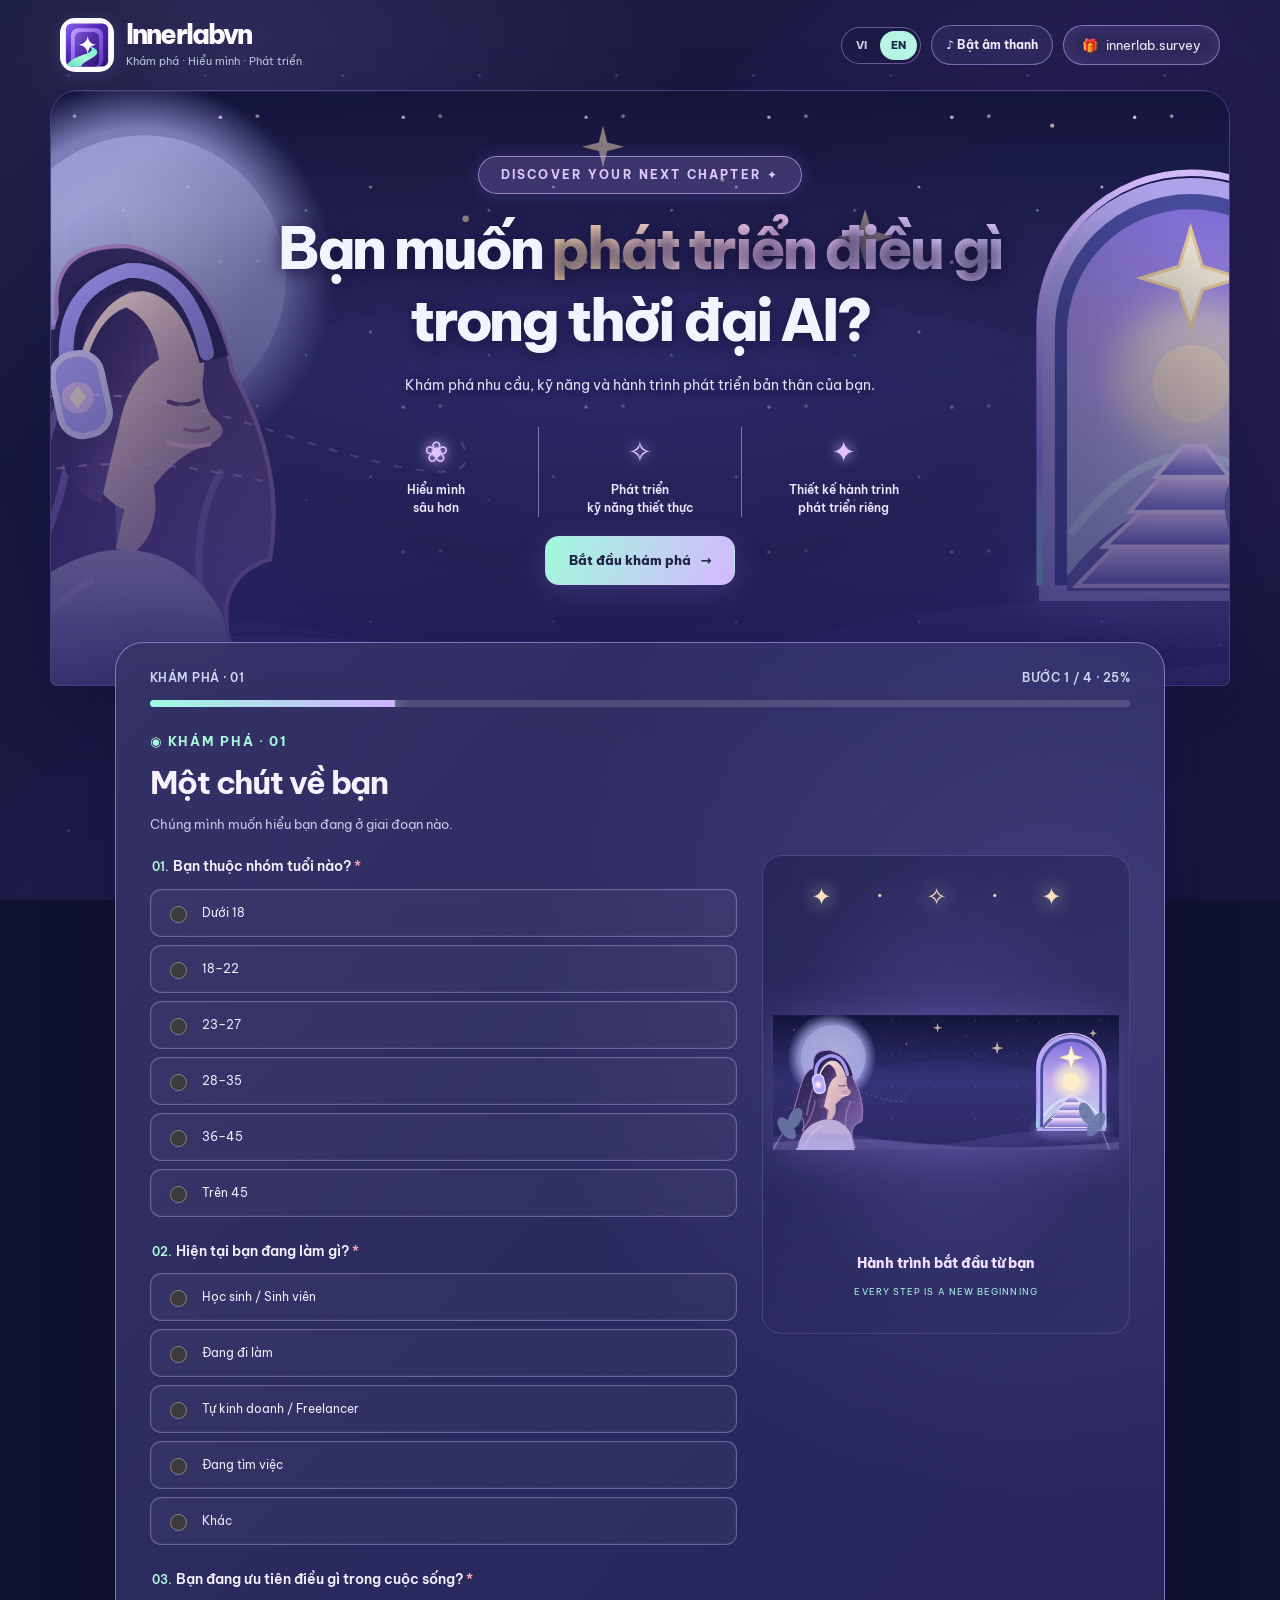
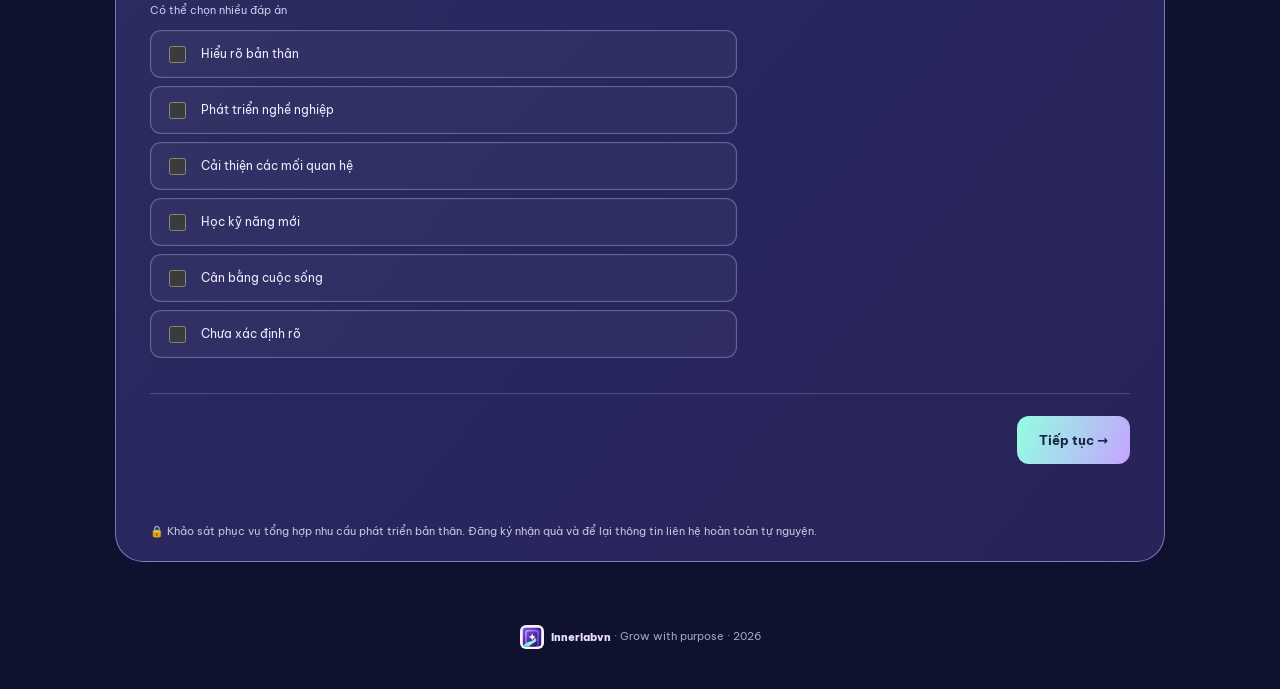
==== en.html @ f9651d55 "Create English survey page with shared survey flow and English UI loader" ====
<!doctype html>
<html lang="en">
<head>
<meta charset="utf-8">
<meta name="viewport" content="width=device-width,initial-scale=1">
<meta name="theme-color" content="#0b1020">
<meta name="description" content="Survey on personal growth in the age of AI — innerlab.survey">
<link rel="icon" href="assets/innerlab-mark.svg?v=20261110-rect" type="image/svg+xml">
<link rel="apple-touch-icon" href="assets/innerlab-mark.svg?v=20261110-rect">
<title>innerlab.survey | Personal growth in the age of AI</title>
<link rel="preconnect" href="https://fonts.googleapis.com">
<link rel="preconnect" href="https://fonts.gstatic.com" crossorigin>
<link href="https://fonts.googleapis.com/css2?family=Be+Vietnam+Pro:wght@400;500;600;700;800&display=swap" rel="stylesheet">
<style>
:root{color-scheme:dark;--bg:#090e1e;--card:#151e34;--text:#f2f5ff;--muted:#aebbd3;--mint:#8bf0d0;--border:#34405b;--purple:#a9a5ff}
*{box-sizing:border-box}body{margin:0;background:radial-gradient(ellipse at 85% 5%,#23224e 0,transparent 42%),radial-gradient(ellipse at 0 50%,#11353e 0,transparent 35%),var(--bg);color:var(--text);font:14px/1.7 "Be Vietnam Pro",system-ui,sans-serif;min-height:100vh}button,input,textarea{font:inherit}button{cursor:pointer}.wrap{width:min(100% - 32px,900px);margin:auto}header{padding:26px 0;display:flex;justify-content:space-between;align-items:center;gap:12px}.brand{font-size:19px;font-weight:800;letter-spacing:-.05em}.brand b{color:var(--mint)}.pill{border:1px solid var(--border);border-radius:99px;padding:6px 12px;color:var(--muted);font-size:10px;white-space:nowrap}.hero{text-align:center;padding:42px 0 36px}.eyebrow{font-size:11px;letter-spacing:.23em;text-transform:uppercase;color:var(--mint);font-weight:700}.hero h1{font-size:clamp(34px,6.4vw,65px);line-height:1.23;letter-spacing:-.055em;margin:12px auto 20px;max-width:780px}.hero h1 span{background:linear-gradient(100deg,var(--mint),#a8beff,var(--purple));color:transparent;background-clip:text}.hero p{color:var(--muted);max-width:650px;margin:0 auto 22px}.chips{display:flex;justify-content:center;gap:9px;flex-wrap:wrap}.chips span{font-size:11px;padding:7px 13px;background:#ffffff0a;border:1px solid var(--border);border-radius:99px;color:#d1dcf0}.card{background:linear-gradient(155deg,#19233b,#10192e);border:1px solid #3a4861;border-radius:23px;overflow:hidden;box-shadow:0 20px 70px #0005}.progress{padding:25px 32px 20px;border-bottom:1px solid var(--border)}.progress-label{display:flex;justify-content:space-between;color:var(--muted);font-size:12px;font-weight:600;margin-bottom:12px}.track{height:6px;background:#354059;border-radius:100px;overflow:hidden}.fill{height:100%;background:linear-gradient(90deg,var(--mint),var(--purple));width:20%;transition:width .25s}.body{padding:30px 32px 34px}.section-tag{color:var(--mint);font-size:11px;font-weight:700;text-transform:uppercase;letter-spacing:.12em}h2{font-size:clamp(23px,4vw,29px);line-height:1.35;letter-spacing:-.035em;margin:9px 0}p.sub{color:var(--muted);margin:0 0 28px}.question{border:0;padding:0;margin:0 0 27px;min-width:0}.question legend,.q-label{font-weight:600;font-size:14px;line-height:1.6;display:block;margin:0 0 11px}.star{color:#ffa3ac}.options{display:grid;gap:10px}.options.two{grid-template-columns:1fr 1fr}.choice{display:flex;align-items:center;gap:12px;background:#ffffff04;border:1px solid var(--border);border-radius:12px;padding:12px 14px;min-height:52px;cursor:pointer;font-size:12px}.choice:hover,.choice:has(input:checked){border-color:var(--mint);background:#8bf0d011}.choice input{accent-color:var(--mint);flex:0 0 auto;width:16px;height:16px}.field{background:#070e1d66;color:white;border:1px solid var(--border);border-radius:11px;width:100%;padding:13px 15px;outline:0}.field:focus{border-color:var(--mint)}textarea.field{min-height:105px;resize:vertical}.hint{font-size:11px;color:var(--muted);margin:0 0 10px}.nav{border-top:1px solid var(--border);padding-top:22px;margin-top:8px;display:flex;justify-content:space-between;gap:12px}.btn{border:0;border-radius:12px;min-height:47px;padding:12px 22px;font-weight:700;font-size:13px}.primary{color:#092530;background:linear-gradient(100deg,var(--mint),#a5bcff)}.secondary{color:var(--text);background:#ffffff10;border:1px solid var(--border)}.btn:disabled{opacity:.5;cursor:wait}.error{min-height:20px;color:#ffb1b9;font-size:12px;margin-top:12px}.privacy{padding:0 32px 26px;color:var(--muted);font-size:11px}.notice{border:1px solid var(--border);border-radius:12px;padding:15px 17px;color:var(--muted);font-size:12px;background:#8bf0d009;margin-bottom:20px}.agree{display:flex;align-items:flex-start;gap:11px;color:var(--muted);font-size:12px;margin:16px 0}.agree input{margin-top:7px;accent-color:var(--mint)}.thanks{text-align:center;padding:55px 20px}.thanks strong{font-size:52px;color:var(--mint)}.thanks h2{font-size:29px}.thanks p{color:var(--muted);max-width:520px;margin:0 auto 23px}.hidden{display:none!important}footer{text-align:center;font-size:11px;color:#8493af;padding:27px 0 40px}@media(max-width:600px){header{padding:21px 0}.pill{font-size:9px}.hero{padding:27px 0}.card{border-radius:17px}.progress{padding:20px}.body{padding:23px 20px 26px}.privacy{padding:0 20px 22px}.options.two{grid-template-columns:1fr}.btn{padding:11px 17px}}

.gift-area{position:relative;overflow:hidden;text-align:center;background:radial-gradient(circle at 50% 12%,#29305a,transparent 64%),#121a30}.gift-inner{padding:45px clamp(18px,5vw,45px);position:relative}.gift-inner h2{font-size:clamp(24px,4vw,36px);margin:12px 0}.gift-inner>p{color:var(--muted);max-width:580px;margin:0 auto 26px}.gift-grid{display:grid;grid-template-columns:repeat(3,minmax(0,1fr));gap:clamp(5px,2vw,22px);margin:37px auto 15px;max-width:670px}.gift-box{--box1:#67dec1;--box2:#278f83;--ribbon:#e9ffff;position:relative;isolation:isolate;height:190px;background:none;border:0;outline-offset:3px;transition:transform .25s;filter:drop-shadow(0 15px 19px #0007)}.gift-box:hover,.gift-box:focus-visible{transform:translateY(-9px) scale(1.045)}.gift-box.lilac{--box1:#b6a2fa;--box2:#6652b7;--ribbon:#faf1ff}.gift-box.gold{--box1:#f7c87a;--box2:#bc8047;--ribbon:#fff8de}.gift-body,.gift-lid,.gift-ribbon-h,.gift-ribbon-v,.gift-bow,.gift-glow{position:absolute;display:block}.gift-body{inset:62px 13% 26px;border-radius:8px;background:linear-gradient(120deg,var(--box1),var(--box2));box-shadow:inset 0 0 0 2px #fff2}.gift-lid{height:31px;top:47px;left:8%;right:8%;border-radius:7px;background:linear-gradient(120deg,var(--box1),var(--box2));z-index:3;box-shadow:0 4px 8px #0004}.gift-ribbon-v{width:21%;height:100px;background:var(--ribbon);top:62px;left:39.5%;opacity:.8;z-index:2}.gift-ribbon-h{height:19px;left:13%;right:13%;top:106px;background:var(--ribbon);opacity:.85;z-index:2}.gift-bow{top:15px;left:calc(50% - 23px);font-size:54px;color:var(--ribbon);z-index:5;filter:drop-shadow(0 3px 5px #0004)}.gift-num{position:absolute;bottom:0;left:0;right:0;color:var(--text);font-size:11px;letter-spacing:.12em;font-weight:800}.gift-glow{inset:14px;background:radial-gradient(circle,#ffffff33,transparent 65%);opacity:0;transition:opacity .2s}.gift-box:hover .gift-glow{opacity:1}.gift-box.open{animation:boxShake .5s ease-in-out}.gift-box.open .gift-lid{animation:lidFly .9s .45s forwards}.gift-box.open .gift-bow{animation:lidFly .9s .45s forwards}.gift-box.open .gift-body{animation:boxDisappear .9s .65s forwards}.gift-box.open .gift-glow{opacity:1;animation:glowBurst 1.2s forwards}.gift-grid.is-opening .gift-box:not(.open){opacity:.2;pointer-events:none}.gift-caption{font-size:11px!important;color:#aab6d2!important}.voucher{display:flex;max-width:610px;text-align:left;margin:30px auto 21px;min-height:205px;border-radius:19px;overflow:hidden;background:linear-gradient(120deg,#e7ffe9 0%,#a1f2d5 47%,#bdb5fc 100%);color:#12313c;box-shadow:0 14px 49px #8bf0d02b;animation:cardArrival .75s both}.voucher-left{flex:3;padding:24px;display:flex;flex-direction:column}.voucher-brand{font-weight:800;letter-spacing:-.04em}.voucher-brand span{color:#7b57d4}.voucher-amount{font-size:clamp(55px,10vw,84px);line-height:1.2;letter-spacing:-.075em;font-weight:800}.voucher-title{font-weight:800;letter-spacing:.13em;font-size:12px}.voucher-small{font-size:10px;margin-top:auto}.voucher-right{border-left:2px dashed #57777f66;flex:1;min-width:105px;display:flex;flex-direction:column;align-items:center;justify-content:center;text-align:center;gap:11px;background:#ffffff30;padding:12px}.voucher-right>span{font-size:38px}.voucher-right strong{font-size:13px;line-height:1.5}.voucher-right small{font-size:8px;letter-spacing:.09em}.consult{max-width:610px;margin:0 auto 18px;padding:20px;border:1px solid #8bf0d055;border-radius:16px;display:flex;align-items:center;text-align:left;gap:15px;background:#8bf0d00b;animation:cardArrival .75s .18s both}.consult-icon{font-size:45px;color:var(--mint)}.consult strong{font-size:17px}.consult p{font-size:12px;color:var(--muted);margin:6px 0 0}.consult b{color:#e0e5ff}.claim-btn{display:block;margin:22px auto 0;width:min(100%,360px);font-size:15px}.gift-inner form{max-width:610px;margin:26px auto 0;text-align:left}.gift-inner .question{text-align:left}.subtle-link{background:none;border:0;color:#b9c9e6;text-decoration:underline;margin-top:18px;font-size:12px}.gift-area .error{min-height:0}.gift-area #confetti{position:absolute;inset:0;pointer-events:none;overflow:hidden}.confetti-piece{position:absolute;top:-15px;width:8px;height:14px;border-radius:2px;animation:fall 2.2s linear forwards}.gift-area .hidden{display:none!important}@keyframes boxShake{0%,100%{transform:rotate(0)}20%{transform:rotate(-5deg)}40%{transform:rotate(5deg)}60%{transform:rotate(-4deg)}80%{transform:rotate(3deg)}}@keyframes lidFly{to{transform:translateY(-120px) rotate(35deg);opacity:0}}@keyframes boxDisappear{to{opacity:0;transform:scale(.5)}}@keyframes glowBurst{50%{transform:scale(1.7);opacity:1}100%{transform:scale(2.8);opacity:0}}@keyframes cardArrival{from{opacity:0;transform:translateY(28px) scale(.91)}to{opacity:1;transform:translateY(0) scale(1)}}@keyframes fall{to{transform:translateY(590px) rotate(600deg);opacity:0}}@media(max-width:600px){.gift-box{height:147px}.gift-body{inset:53px 4% 23px}.gift-lid{top:42px;left:0;right:0}.gift-ribbon-v{top:53px;height:70px}.gift-ribbon-h{top:86px;left:4%;right:4%}.gift-bow{font-size:39px;left:calc(50% - 16px);top:17px}.gift-num{font-size:9px}.voucher-left{padding:16px}.voucher-right{min-width:82px;padding:6px}.voucher-right strong{font-size:10px}.voucher-small{font-size:8px}.consult{padding:14px}.consult strong{font-size:14px}}@media(prefers-reduced-motion:reduce){.gift-box,.gift-box *,.confetti-piece,.voucher,.consult{animation:none!important;transition:none!important}}


/* Innerlab visual language: illustrated learning journeys and warm cosmic accents */
body{background-color:#10132f;background-image:radial-gradient(ellipse at 70% 3%,#4c377f73,transparent 48%),radial-gradient(ellipse at 12% 56%,#203a6966,transparent 50%),radial-gradient(circle at 15% 13%,#e2d9ff9c 1px,transparent 2px),radial-gradient(circle at 86% 19%,#f9d89a99 1px,transparent 2px);background-size:auto,auto,140px 160px,210px 190px}
.hero{padding-bottom:21px}.hero-art{max-width:760px;margin:28px auto 0;border-radius:25px;overflow:hidden;border:1px solid #c7b5ff52;box-shadow:0 14px 44px #0005}.hero-art img{display:block;width:100%;height:auto}.question-art{display:block;width:100%;max-height:140px;object-fit:cover;border-radius:16px;margin:0 0 25px;border:1px solid #b0a8ff44}.card{background:linear-gradient(150deg,#242248,#1b2440 53%,#111b32);border-color:#8d85d65c;box-shadow:0 25px 70px #0006}.choice{transition:border-color .2s,background-color .2s,transform .2s}.choice:hover{transform:translateY(-1px)}.hero h1 span{background-image:linear-gradient(100deg,#b9fcdb,#dbc4ff,#ffdcaa)}.gift-area{background:radial-gradient(ellipse at 50% 12%,#5742898a,transparent 67%),#171535}.gift-box{filter:drop-shadow(0 15px 20px #0008)}.gift-box .gift-body{box-shadow:inset 0 0 0 2px #fff3,0 0 25px #9c88ff22}.gift-grid{background:radial-gradient(ellipse at center,#5c4b8a38,transparent 70%);border-radius:24px}.voucher{box-shadow:0 20px 58px #aa8cfb42}
@media(max-width:600px){.hero-art{margin:22px auto 0;border-radius:15px}.question-art{max-height:115px}.hero{padding-top:25px}}

/* 2026 visual refresh: editorial photos, vibrant feature tiles, illustrated panels */
.hero-showcase{display:grid;grid-template-columns:1.05fr .95fr;gap:14px;max-width:820px;margin:29px auto 0}.showcase-photo,.showcase-illustration{height:290px;position:relative;overflow:hidden;border-radius:22px;border:1px solid #c3b1ff65;box-shadow:0 22px 48px #070a1c77;background:#24264f}.showcase-photo img{height:100%;width:100%;object-fit:cover;object-position:center 43%;filter:saturate(1.06)}.showcase-illustration img{height:100%;width:100%;object-fit:cover;object-position:center;filter:saturate(1.2)}.photo-shade{position:absolute;inset:0;background:linear-gradient(0deg,#131d45ed,transparent 62%)}.photo-label{position:absolute;left:23px;bottom:18px;display:flex;flex-direction:column;align-items:flex-start;text-align:left;line-height:1.25;gap:8px}.photo-label span{letter-spacing:.13em;color:#a4ffe3;font-size:9px;font-weight:800}.photo-label strong{font-size:23px;text-shadow:0 3px 12px #0008}.showcase-sticker{position:absolute;right:12px;bottom:14px;background:#d6fff3e8;color:#1f3050;padding:8px 13px;border-radius:999px;font-size:10px;font-weight:800;box-shadow:0 5px 15px #0004}.feature-strip{max-width:820px;margin:14px auto 0;display:grid;grid-template-columns:repeat(3,minmax(0,1fr));gap:12px;text-align:left}.feature-strip>div{border:1px solid #ae9bff55;border-radius:15px;padding:14px 15px;background:linear-gradient(130deg,#6156a142,#28577b24);display:grid;grid-template-columns:30px 1fr;column-gap:9px;align-items:center}.feature-strip span{font-size:24px;grid-row:span 2}.feature-strip strong{font-size:12px;line-height:1.5}.feature-strip small{font-size:10px;color:#b8c6e4}.step-banner{height:112px;border-radius:16px;border:1px solid #ac9afd53;display:flex;align-items:center;justify-content:flex-start;gap:18px;padding:14px 22px;margin-bottom:26px;overflow:hidden;text-align:left;background:radial-gradient(circle at 85% 20%,#b8a6ff45,transparent 40%),linear-gradient(115deg,#312965,#244c63)}.step-banner img{height:105px;width:175px;object-fit:cover;border-radius:12px;margin-left:-10px}.step-banner>div{display:flex;flex-direction:column;gap:3px}.step-banner strong{font-size:16px;letter-spacing:-.02em}.step-banner small{font-size:11px;color:#cad8ed}.step-symbol{font-size:54px;color:#a3f6e0;text-shadow:0 0 25px #9dfde566;flex:0 0 70px;text-align:center}.banner-ai{background:radial-gradient(circle at 15% 55%,#9dfce637,transparent 35%),linear-gradient(110deg,#1f4660,#424078)}.banner-explore{background:radial-gradient(circle at 85% 55%,#f6dbb64d,transparent 35%),linear-gradient(110deg,#493766,#243c66)}.banner-growth{background:linear-gradient(120deg,#302756,#2b3d64)}.gift-area:before{content:"✧";position:absolute;font-size:88px;right:8%;top:6%;color:#dec3ff25;pointer-events:none}.gift-starline{font-size:20px;color:#ffdeb3;letter-spacing:1.2em;margin:16px 0 0;filter:drop-shadow(0 0 10px #ffe6c7)}.gift-inner h2{background:linear-gradient(90deg,#ffffff,#edd0ff,#aaf8e5);background-clip:text;-webkit-background-clip:text;color:transparent}
@media(max-width:700px){.hero-showcase{grid-template-columns:1fr 1fr}.showcase-photo,.showcase-illustration{height:230px}.feature-strip>div{padding:10px;grid-template-columns:1fr;text-align:center;justify-items:center}.feature-strip span{grid-row:auto}.feature-strip strong{font-size:10px}.feature-strip small{font-size:9px}}
@media(max-width:470px){.hero-showcase{grid-template-columns:1fr}.showcase-photo{height:235px}.showcase-illustration{height:145px}.photo-label strong{font-size:23px}.feature-strip{gap:6px}.feature-strip>div{padding:10px 5px}.step-banner{height:auto;min-height:102px;padding:12px;gap:8px}.step-banner img{width:120px;height:92px}.step-banner strong{font-size:13px}.step-banner small{font-size:10px}.step-symbol{font-size:39px;flex-basis:48px}}


/* INNERLAB COSMIC EXPERIENCE — fluid, responsive and accessible */
:root{--bg:#111435;--card:#24224d;--mint:#91fae0;--border:#9186cf85;--muted:#c3c7e2;--purple:#c5b1fb}
html{scroll-behavior:smooth}body{overflow-x:hidden;background:#10132f;background-image:radial-gradient(circle at 18% 7%,#5d509455,transparent 34%),radial-gradient(circle at 83% 37%,#442e7459,transparent 35%),linear-gradient(135deg,#121635,#1f1b4b 52%,#17153d);background-attachment:fixed}
.wrap{width:min(calc(100% - 32px),1180px)}
.site-header{display:flex;align-items:center;justify-content:space-between;gap:16px;padding:18px 10px;position:relative;z-index:1}.brand-lockup{display:flex;align-items:center;gap:13px}.brand-star{font-size:38px;color:#ffe2ab;text-shadow:0 0 16px #e8b7ff}.brand-lockup .brand{display:block;font-weight:800;font-size:26px;line-height:1.1;letter-spacing:-.065em;color:#f9f5ff}.brand-lockup small{display:block;color:#d3d6ee;font-size:11px;letter-spacing:.012em;margin-top:4px}.site-tag{border:1px solid #c5b6ff89;background:#cbb9ff15;color:#f2e9ff;border-radius:999px;padding:8px 18px;font-size:13px;white-space:nowrap;box-shadow:inset 0 0 16px #a67bff25}.site-tag span{margin-right:5px}
.hero-fantasy{position:relative;isolation:isolate;overflow:hidden;border-radius:28px 28px 7px 7px;min-height:480px;display:flex;justify-content:center;align-items:flex-start;padding:65px 26px 100px;margin:0 auto 0;box-shadow:0 24px 65px #070b2850;border:1px solid #9687e655}
.hero-scene{position:absolute;z-index:-2;inset:0;width:100%;height:100%;object-fit:cover;object-position:center;opacity:.96}.hero-glass{position:absolute;z-index:-1;inset:0;background:radial-gradient(ellipse at 49% 45%,#27245330 0,#1b1a3b50 46%,transparent 72%),linear-gradient(to bottom,#15153500 20%,#221d5bd6 100%)}.hero-overlay{max-width:830px;text-align:center;position:relative;z-index:1}.hero-fantasy .hero-kicker{display:inline-block;border-radius:100px;border:1px solid #d2b7ff99;background:#9e83e142;padding:8px 22px;color:#dfcafd;font-size:12px;letter-spacing:.18em;box-shadow:0 0 16px #8f79ff35}.hero-fantasy h1{font-size:clamp(31px,4.5vw,58px);line-height:1.25;max-width:825px;font-weight:800;letter-spacing:-.055em;text-shadow:0 3px 16px #171139e0;margin:18px auto}.hero-fantasy h1 span{background:linear-gradient(110deg,#ffdfaa,#f7ccff,#d9cdff);background-clip:text;color:transparent}.hero-fantasy p{margin:0 auto;max-width:540px;font-size:14px;color:#e4defa;text-shadow:0 2px 10px #17153d}.hero-benefits{display:flex;justify-content:center;gap:0;max-width:610px;margin:29px auto 19px}.hero-benefits>div{display:flex;align-items:center;flex-direction:column;justify-content:center;flex:1;min-width:0;padding:0 12px;border-right:1px solid #d8c0ff85}.hero-benefits>div:last-child{border:0}.benefit-icon{font-size:29px;color:#e0c2ff;text-shadow:0 0 13px #cab7ff}.hero-benefits strong{font-size:12px;font-weight:600;line-height:1.5;color:#ede6ff;margin-top:5px}.hero-button{display:inline-flex;align-items:center;gap:10px;border:1px solid #dcceff55;background:linear-gradient(110deg,#a1f9dc,#d4b9ff);color:#222346;text-decoration:none;border-radius:14px;font-weight:800;padding:12px 23px;font-size:13px;box-shadow:0 7px 30px #8879de40}.hero-button:hover{filter:brightness(1.07);transform:translateY(-2px)}.hero-button:focus-visible,.gift-box:focus-visible,.btn:focus-visible{outline:3px solid #fff0bc;outline-offset:3px}
#survey{position:relative;max-width:1050px;margin:-44px auto 36px;z-index:3;border:1px solid #a19aecb0;background:linear-gradient(130deg,#373469e8 0,#2a2a62ed 56%,#2a255deb);box-shadow:0 25px 75px #0b0c3450;backdrop-filter:blur(16px);border-radius:28px;overflow:visible}
#survey:before{content:"";position:absolute;inset:0;z-index:-1;pointer-events:none;background-image:radial-gradient(circle at 92% 22%,#ad9bf02b,transparent 36%);border-radius:28px}.progress{padding:25px 34px 10px;border:0}.progress-label{color:#d0d5f2;font-size:12px;letter-spacing:.04em}.track{height:7px;background:#ffffff25}.fill{background:linear-gradient(90deg,#9ffbe1,#d0b1ff);box-shadow:0 0 14px #aafbe9}.body{padding:13px 34px 26px}.survey-heading .section-tag{color:#a9f9dd;font-size:13px;letter-spacing:.13em}.survey-heading h2{font-size:clamp(24px,3.5vw,32px);color:#f6f0ff;margin:9px 0}.survey-heading .sub{font-size:13px;color:#c8c6e8;margin:0 0 20px}.survey-columns{display:grid;grid-template-columns:minmax(0,1.23fr) minmax(0,.77fr);align-items:start;gap:25px}.survey-questions{min-width:0}.question{margin-bottom:23px}.question legend,.q-label{color:#f6f1ff;font-size:14px}.question-number{font-size:12px;letter-spacing:.02em;color:#b4f8df}.hint{color:#c5cbe7}.options,.options.two{display:grid;grid-template-columns:minmax(0,1fr);gap:8px}.choice{border-color:#a7a1db75;background:#ffffff09;border-radius:11px;min-height:48px;color:#eeeaff;padding:10px 14px;font-size:12px;box-shadow:inset 0 0 0 1px #ffffff08}.choice input{width:17px;height:17px;accent-color:#9affdc}.choice:hover{border-color:#b4ffee;background:#d5bcff19}.choice:has(input:checked){background:linear-gradient(100deg,#90fbe321,#b5abff19);border-color:#90fbe3;box-shadow:inset 0 0 0 1px #90fbe363,0 0 14px #8df0d522}.field{background:#171d43c9;color:white;border-color:#8e89c5}.survey-art{position:sticky;top:20px;display:flex;align-items:center;flex-direction:column;justify-content:center;min-height:410px;border-radius:20px;background:radial-gradient(ellipse at 50% 48%,#554d9d8a,transparent 65%),linear-gradient(140deg,#232253ab,#33316b88);overflow:hidden;border:1px solid #aaa1ff38;padding:20px 10px 25px}.survey-art img{display:block;width:100%;max-width:400px;height:330px;object-fit:contain;filter:drop-shadow(0 5px 22px #9989f24a)}.survey-art .art-stars{font-size:24px;letter-spacing:.8em;color:#ffdfbd;text-align:center;text-shadow:0 0 18px #fff6cb}.survey-art .art-caption{font-size:14px;font-weight:800;text-align:center;margin:5px auto 0;color:#eee0ff}.survey-art p{font-size:9px;letter-spacing:.12em;color:#a6f4e1;margin-top:8px;text-align:center}.nav{border-color:#928bc05c;margin-top:12px}.btn{border-radius:12px;transition:transform .2s,filter .2s}.btn.primary{background:linear-gradient(110deg,#92ffe1,#c5a4ff);color:#172443}.btn:hover{transform:translateY(-1px)}.btn.secondary{background:#282656a8;border-color:#a49ed5a3}.privacy{padding:0 34px 20px;color:#c4c4e0}
.gift-area{position:relative;overflow:hidden;border-radius:28px;background:radial-gradient(ellipse at center 15%,#66519b75,transparent 65%),radial-gradient(ellipse at 50% 110%,#7c4b9a70,transparent 55%),#211c52}.gift-area:after{content:"";pointer-events:none;position:absolute;inset:0;background-image:radial-gradient(circle at 10% 13%,#ffeabcaa 1.5px,transparent 2px),radial-gradient(circle at 71% 26%,#d6f6ffdd 1px,transparent 2px),radial-gradient(circle at 88% 43%,#ffeabcaa 2px,transparent 3px);background-size:180px 145px,210px 220px,260px 210px;opacity:.7}.gift-inner{padding:43px clamp(18px,5vw,50px) 52px;z-index:1}.gift-inner h2{font-size:clamp(28px,4.3vw,43px);color:#ffdbec;text-shadow:0 0 18px #be9de555}.gift-grid{max-width:780px;gap:clamp(6px,1.8vw,18px);margin-top:20px;padding:12px;border-radius:35px;background:radial-gradient(ellipse at 50% 60%,#b993ff43,transparent 68%)}.gift-box{height:clamp(180px,23vw,255px);transform-origin:50% 80%;transition:transform .2s,opacity .2s}.gift-box:hover{transform:translateY(-10px) scale(1.04)}.gift-box .gift-body{inset:76px 9% 32px;border-radius:12px;box-shadow:inset 0 0 0 2px #fff8,inset -16px -10px 22px #0002,0 0 28px #f3d3ff4d}.gift-box .gift-lid{top:54px;left:4%;right:4%;height:36px;box-shadow:inset 0 0 0 2px #fff8,0 7px 7px #0003}.gift-box .gift-ribbon-v{top:76px;bottom:32px;height:auto;left:42%;width:16%;background:linear-gradient(90deg,#dbdbf8,#fff6e0,#e2d1fa)}.gift-box .gift-ribbon-h{top:129px;left:9%;right:9%;height:25px;background:linear-gradient(#fff9e8,#d8dbef)}.gift-box .gift-bow{top:3px;font-size:69px;left:0;right:0;color:#f6e2ff;filter:drop-shadow(0 0 8px #fff6de)}.gift-box .gift-num{font-size:13px;color:#f8e6ff;bottom:0;text-shadow:0 2px 8px #0008}.gift-box:after{content:"✧   ✦";position:absolute;top:18px;right:1%;font-size:20px;color:#ffe5c4;opacity:.6;pointer-events:none}.gift-box.mint{filter:drop-shadow(0 16px 16px #1acfb64a)}.gift-box.lilac{filter:drop-shadow(0 16px 16px #aa80f65c)}.gift-box.gold{filter:drop-shadow(0 16px 16px #e6ad7154)}.gift-inner .eyebrow{font-size:12px;color:#acf9e8}.voucher{box-shadow:0 20px 60px #b4a3f787}.consult{background:#93f5d619;border-color:#91fbde91}
footer{color:#a6a7c9}body::after{content:"";pointer-events:none;position:fixed;inset:0;z-index:-1;background-image:radial-gradient(circle,#f3e3ff8c 1px,transparent 1.5px);background-size:137px 151px;opacity:.32}
@media(max-width:900px){.hero-fantasy{min-height:440px;padding:50px 18px 85px}.hero-fantasy h1{font-size:clamp(29px,5.8vw,45px)}.hero-benefits strong{font-size:11px}.survey-columns{gap:14px;grid-template-columns:minmax(0,1fr) minmax(0,.7fr)}.survey-art img{height:260px}.survey-art{min-height:345px}.gift-box .gift-body{top:70px}.gift-box .gift-lid{top:49px}.gift-box .gift-ribbon-v{top:70px}.gift-box .gift-ribbon-h{top:122px}}
@media(max-width:700px){.wrap{width:min(calc(100% - 20px),1180px)}.site-header{padding:15px 6px}.brand-lockup .brand{font-size:22px}.brand-lockup small{font-size:9px}.site-tag{font-size:11px;padding:7px 10px}.hero-fantasy{min-height:435px;border-radius:18px 18px 6px 6px;padding:37px 15px 85px}.hero-scene{object-position:50% 50%;opacity:.77}.hero-glass{background:linear-gradient(90deg,#1b1647b8,#26245f9a,#1b1647b8),linear-gradient(0deg,#251956ef,transparent 65%)}.hero-fantasy h1{font-size:clamp(28px,7vw,40px)}.hero-fantasy p{font-size:12px}.hero-kicker{font-size:10px!important;letter-spacing:.12em!important}.hero-benefits{max-width:430px;margin-top:23px}.hero-benefits>div{padding:0 7px}.hero-benefits strong{font-size:10px}.benefit-icon{font-size:23px}#survey{margin:-40px auto 28px;border-radius:21px}.progress{padding:21px 20px 10px}.body{padding:12px 20px 20px}.survey-columns{display:flex;flex-direction:column-reverse;gap:17px}.survey-art{position:static;width:100%;min-height:0;height:165px;padding:5px 12px;display:grid;grid-template-columns:45% 55%;gap:0;align-items:center}.survey-art img{grid-column:1;grid-row:1/4;max-height:160px;height:100%;max-width:100%;object-fit:contain}.survey-art .art-stars{grid-column:2;grid-row:1;font-size:15px;letter-spacing:.1em}.survey-art .art-caption{grid-column:2;grid-row:2;font-size:13px;margin:0 5px}.survey-art p{grid-column:2;grid-row:3;font-size:8px}.survey-questions{width:100%}.options{grid-template-columns:minmax(0,1fr)}.gift-box{height:165px}.gift-box .gift-body{inset:61px 8% 28px}.gift-box .gift-lid{top:47px;height:29px}.gift-box .gift-ribbon-v{top:61px;bottom:28px}.gift-box .gift-ribbon-h{top:106px;height:17px}.gift-box .gift-bow{top:7px;font-size:45px}.gift-box .gift-num{font-size:10px}.gift-box:after{font-size:13px}.privacy{padding:0 20px 22px}}
@media(max-width:420px){.site-tag{font-size:10px}.brand-star{font-size:27px}.brand-lockup{gap:8px}.brand-lockup .brand{font-size:19px}.hero-fantasy{min-height:440px;padding:34px 12px 85px}.hero-fantasy h1{font-size:28px}.hero-benefits strong{font-size:9px}.hero-button{font-size:12px;padding:11px 15px}.desktop-break{display:none}.progress-label{font-size:10px}.survey-heading h2{font-size:22px}.gift-inner{padding:28px 14px 35px}.gift-grid{gap:4px;padding:3px}.gift-box{height:137px}.gift-box .gift-body{inset:55px 4% 25px}.gift-box .gift-lid{top:43px;left:0;right:0;height:25px}.gift-box .gift-ribbon-v{top:55px;bottom:25px}.gift-box .gift-ribbon-h{top:88px;left:4%;right:4%;height:15px}.gift-box .gift-bow{font-size:37px;top:5px}.gift-box .gift-num{font-size:9px}.gift-box:after{display:none}.gift-inner h2{font-size:25px}}
@media(prefers-reduced-motion:reduce){html{scroll-behavior:auto}.hero-button,.choice,.gift-box,.btn{transition:none!important}.gift-box,.gift-box *,.confetti-piece,.voucher,.consult{animation:none!important}}


/* Individual reward ID */
.reward-code-card{display:flex;align-items:center;justify-content:space-between;gap:16px;max-width:610px;margin:16px auto 22px;padding:17px 19px;text-align:left;background:linear-gradient(110deg,#303269cc,#3b286bc7);border:1px solid #b8b2fa9a;border-radius:16px;box-shadow:0 8px 30px #10153573}
.reward-code-card>div{display:flex;flex-direction:column;gap:7px;min-width:0}.reward-caption,.thanks-code>span{font-size:10px;letter-spacing:.16em;color:#abffea;font-weight:800}.reward-value,.thanks-code strong{font-size:clamp(16px,2.5vw,24px);color:#fff6da;letter-spacing:.09em;font-weight:800;font-variant-numeric:tabular-nums;overflow-wrap:anywhere}.reward-code-card small,.thanks-code small{color:#c5c9e3;font-size:10px;line-height:1.5}.reward-copy{border:1px solid #91f5df99;color:#dbfff6;background:#8bf0d021;border-radius:11px;padding:10px 12px;white-space:nowrap;font-size:12px;font-weight:700;cursor:pointer}.reward-copy:hover{background:#8bf0d03a}.claim-code-label{max-width:610px;margin:0 auto 20px;padding:12px 16px;border-radius:12px;border:1px solid #b6aff084;text-align:center;background:#b8a7ff13;font-size:13px}.claim-code-label strong{color:#aeffe5;overflow-wrap:anywhere;font-variant-numeric:tabular-nums}.thanks-code{display:flex;flex-direction:column;gap:7px;max-width:600px;margin:22px auto;padding:18px;border:1px solid #a4cced88;background:#a2caff10;border-radius:14px}
@media(max-width:470px){.reward-code-card{flex-direction:column;text-align:center}.reward-copy{width:100%}.reward-code-card>div{align-items:center}.reward-value{font-size:17px}}
/* Optional, gentle sound effects; no background music or autoplay */
.header-actions{display:flex;align-items:center;gap:10px}.sound-toggle{font:inherit;cursor:pointer;border:1px solid #b5adff87;border-radius:999px;background:#a9a5ff14;color:#f1ecff;padding:8px 14px;white-space:nowrap;min-height:40px;font-size:12px;font-weight:700;transition:background .2s,border-color .2s}.sound-toggle:hover,.sound-toggle[aria-pressed="true"]{background:#8bf0d025;border-color:#8bf0d0ac;color:#baffec}.sound-toggle:focus-visible{outline:3px solid #a9f9e4;outline-offset:3px}@media(max-width:630px){.header-actions{gap:7px}.header-actions .site-tag{display:none}.sound-toggle{padding:7px 10px;font-size:11px}.site-header{gap:8px}}@media(max-width:370px){.sound-toggle{font-size:10px}}
/* Innerlab minimalist identity — logo derived from the approved portal/star/path concept */
.brand-lockup{color:inherit;text-decoration:none;min-width:0;gap:12px}.brand-lockup:focus-visible{outline:2px solid #bdf8e4;outline-offset:5px;border-radius:12px}.brand-symbol{display:block;width:54px;height:54px;flex-shrink:0;padding:4px;border-radius:15px;background:#faf8ff;box-shadow:0 3px 18px #a596ff2b;object-fit:contain}.brand-type{display:flex;flex-direction:column;justify-content:center;min-width:0}.brand-lockup .brand{letter-spacing:-.075em;font-size:29px;line-height:1.08;color:#fffaff}.brand-lockup small{line-height:1.45;margin-top:4px;color:#b9c3e3;letter-spacing:0}.footer-brand{display:inline-flex;align-items:center;gap:7px;vertical-align:middle;color:#efe8ff;text-decoration:none;font-weight:800}.footer-brand img{background:#fbfaff;padding:2px;border-radius:6px;object-fit:contain;vertical-align:middle}.footer-brand:hover{color:#baf7e5}@media(max-width:630px){.brand-symbol{width:43px;height:43px;padding:3px;border-radius:12px}.brand-lockup{gap:8px}.brand-lockup .brand{font-size:23px}.brand-lockup small{display:none}}@media(max-width:370px){.brand-symbol{width:39px;height:39px}.brand-lockup .brand{font-size:21px}}
/* Official Innerlabvn identity: updated rectangular-window logo and wordmark. */
.brand-lockup .brand{font-size:27px;letter-spacing:-.068em}.brand-symbol{background:#fcfbff}.brand-lockup .brand-type{min-width:0}@media(max-width:630px){.brand-lockup .brand{font-size:21px}}@media(max-width:370px){.brand-lockup .brand{font-size:18px}.brand-lockup{gap:6px}}
.lang-switch{display:inline-flex;align-items:center;padding:3px;gap:2px;border:1px solid #b8aff073;border-radius:999px;background:#1d174467;flex-shrink:0}
.lang-switch a{font-size:11px;line-height:1;text-decoration:none;padding:9px 11px;border-radius:999px;font-weight:800;color:#c9c7e5;transition:background .2s}
.lang-switch a[aria-current=page]{background:#b6f5e2;color:#1b2850}.lang-switch a:focus-visible{outline:2px solid #b6f5e2;outline-offset:3px}
@media(max-width:440px){.lang-switch a{padding:8px 7px;font-size:10px}.header-actions{gap:5px}}
</style>
</head>
<body>
<div class="wrap">
<header class="site-header" id="top">
  <a class="brand-lockup" href="https://innerlabvn.github.io/course/en.html" aria-label="Explore Innerlab courses"><img class="brand-symbol" src="assets/innerlab-mark.svg?v=20261110-rect" alt="" width="54" height="54"><span class="brand-type"><span class="brand">Innerlabvn</span><small>Khám phá · Hiểu mình · Phát triển</small></span></a>
  <div class="header-actions"><nav class="lang-switch" aria-label="Chọn ngôn ngữ"><a href="./" lang="vi">VI</a><a href="en.html" lang="en" aria-current="page">EN</a></nav><button type="button" class="sound-toggle" id="soundToggle" aria-pressed="false" aria-label="Bật hiệu ứng âm thanh" title="Bật hiệu ứng âm thanh">♪ Bật âm thanh</button><div class="site-tag"><span aria-hidden="true">🎁</span> innerlab.survey</div></div>
</header>
<section class="hero hero-fantasy" aria-labelledby="heroTitle">
  <img class="hero-scene" src="assets/cosmic-hero.svg" alt="" aria-hidden="true" loading="eager" fetchpriority="high">
  <div class="hero-glass"></div>
  <div class="hero-overlay">
    <div class="eyebrow hero-kicker">DISCOVER YOUR NEXT CHAPTER ✦</div>
    <h1 id="heroTitle">Bạn muốn <span>phát triển điều gì</span><br class="desktop-break"> trong thời đại AI?</h1>
    <p>Khám phá nhu cầu, kỹ năng và hành trình phát triển bản thân của bạn.</p>
    <div class="hero-benefits"><div><span class="benefit-icon">❀</span><strong>Hiểu mình<br>sâu hơn</strong></div><div><span class="benefit-icon">✧</span><strong>Phát triển<br>kỹ năng thiết thực</strong></div><div><span class="benefit-icon">✦</span><strong>Thiết kế hành trình<br>phát triển riêng</strong></div></div>
    <a class="hero-button" href="#survey">Bắt đầu khám phá <span aria-hidden="true">→</span></a>
  </div>
</section>
<main class="card" id="survey">
<div id="surveyArea"><div class="progress"><div class="progress-label"><span id="progressLabel">BƯỚC 1 / 4</span><span id="progressPct">25% hoàn thành</span></div><div class="track"><div class="fill" id="progressFill"></div></div></div><form id="surveyForm" class="body" novalidate><div id="stepArea"></div><div class="nav"><button type="button" class="btn secondary" id="back">← Quay lại</button><button type="button" class="btn primary" id="next">Tiếp tục →</button></div><div id="error" class="error" role="alert" aria-live="polite"></div></form><div class="privacy">🔒 Khảo sát phục vụ tổng hợp nhu cầu phát triển bản thân. Đăng ký nhận quà và để lại thông tin liên hệ hoàn toàn tự nguyện.</div></div>

<section id="giftArea" class="gift-area hidden" aria-live="polite">
 <div id="giftPick" class="gift-inner">
  <div class="eyebrow">INNERLAB · DISCOVERY GIFT</div><div class="gift-starline" aria-hidden="true">✦ · ✧ · ✦</div>
  <h2>Hoàn thành rồi! 🎉</h2>
  <p>Chọn một trong ba hộp quà để khám phá món quà Innerlab dành tặng bạn.</p>
  <div class="gift-grid" id="giftGrid">
   <button type="button" class="gift-box mint" data-box="1" aria-label="Mở hộp quà xanh ngọc"><span class="gift-glow"></span><span class="gift-lid"></span><span class="gift-ribbon-v"></span><span class="gift-body"></span><span class="gift-ribbon-h"></span><span class="gift-bow">✦</span><span class="gift-num">HỘP 01</span></button>
   <button type="button" class="gift-box lilac" data-box="2" aria-label="Mở hộp quà tím"><span class="gift-glow"></span><span class="gift-lid"></span><span class="gift-ribbon-v"></span><span class="gift-body"></span><span class="gift-ribbon-h"></span><span class="gift-bow">✦</span><span class="gift-num">HỘP 02</span></button>
   <button type="button" class="gift-box gold" data-box="3" aria-label="Mở hộp quà vàng"><span class="gift-glow"></span><span class="gift-lid"></span><span class="gift-ribbon-v"></span><span class="gift-body"></span><span class="gift-ribbon-h"></span><span class="gift-bow">✦</span><span class="gift-num">HỘP 03</span></button>
  </div>
  
 </div>
 <div id="giftReveal" class="gift-inner hidden">
  <div id="confetti" aria-hidden="true"></div>
  <div class="eyebrow">YOU UNLOCKED A GIFT ✨</div>
  <h2>Điều bất ngờ dành cho bạn!</h2>
  <p>Innerlab gửi tặng bạn trọn bộ hai món quà:</p>
  <div class="voucher">
    <div class="voucher-left"><span class="voucher-brand">innerlab<span>.</span>survey</span><div class="voucher-amount">199K</div><div class="voucher-title">VOUCHER KHÓA HỌC</div><span class="voucher-small">Giá trị 199.000đ · Áp dụng theo điều kiện chương trình</span></div>
    <div class="voucher-right"><span>✦</span><strong>DISCOVERY<br>GIFT</strong><small>YOUR NEXT CHAPTER</small></div>
  </div>
  <div class="consult"><div class="consult-icon">✧</div><div><strong>+ 01 buổi tham vấn miễn phí</strong><p>Khám phá chủ đề bạn quan tâm: <b>Tarot · Thần số học · Chiêm tinh học · Tử vi · Khám phá tính cách</b></p></div></div>
  <div class="reward-code-card"><div><span class="reward-caption">MÃ NHẬN QUÀ CỦA BẠN · 5 CHỮ SỐ</span><strong class="reward-value" id="revealRewardCode">—</strong><small>Hãy lưu lại mã để đối chiếu. Mã chỉ được xác nhận khi đăng ký của bạn được Innerlab ghi nhận.</small></div><button type="button" class="reward-copy" id="copyRewardCode">📋 Sao chép mã</button></div>
  <p class="gift-caption">Voucher không phải tiền mặt. Điều kiện sử dụng và lịch gặp gỡ sẽ được xác nhận khi đăng ký.</p>
  <button type="button" class="btn primary claim-btn" id="claimStart">Nhận quà ngay →</button>
 </div>
 <div id="giftClaim" class="gift-inner hidden">
  <div class="eyebrow">YOUR GIFT · INNERLAB</div><h2>Đăng ký nhận quà 🎁</h2><p>Chọn chủ đề bạn muốn khám phá và để lại số điện thoại / Zalo để chúng mình liên hệ trao quà.</p><div class="claim-code-label">Mã nhận quà: <strong id="claimRewardCode">—</strong></div>
  <form id="claimForm" novalidate>
   <div class="question"><label class="q-label" for="claimName">Họ và tên <span class="star">*</span></label><input class="field" id="claimName" name="full_name" maxlength="100" autocomplete="name" required placeholder="Tên của bạn"></div>
   <div class="question"><label class="q-label" for="claimContact">Số điện thoại / Zalo <span class="star">*</span></label><input class="field" id="claimContact" name="contact" type="tel" inputmode="tel" autocomplete="tel" maxlength="18" required placeholder="Ví dụ: 0912 345 678"><p class="hint">Ưu tiên số điện thoại có Zalo để Innerlab thuận tiện gửi thông tin nhận quà.</p></div>
   <fieldset class="question"><legend class="q-label">Bạn muốn khám phá chủ đề nào trong buổi gặp 1:1? <span class="star">*</span></legend><div class="options two">
    <label class="choice"><input type="radio" name="expert_field" value="Tarot" required> Tarot</label>
    <label class="choice"><input type="radio" name="expert_field" value="Thần số học"> Thần số học</label>
    <label class="choice"><input type="radio" name="expert_field" value="Chiêm tinh học"> Chiêm tinh học</label>
    <label class="choice"><input type="radio" name="expert_field" value="Tử vi"> Tử vi</label>
    <label class="choice"><input type="radio" name="expert_field" value="Khám phá tính cách"> Khám phá tính cách</label>
   </div></fieldset>
   <div class="question"><label class="q-label" for="claimCourse">Khóa học bạn quan tâm <span class="star">*</span></label><select class="field" name="preferred_course" id="claimCourse" required><option value="">Chọn lĩnh vực học</option><option>Hiểu và khám phá bản thân</option><option>Giao tiếp và sự tự tin</option><option>Định hướng tương lai</option><option>Ứng dụng AI</option><option>Khác / Chưa xác định</option></select></div>
   <label class="agree"><input type="checkbox" name="gift_consent" required><span>Tôi đồng ý để Innerlab liên hệ qua số điện thoại / Zalo tôi cung cấp nhằm gửi voucher, sắp xếp buổi gặp 1:1 và giới thiệu các khóa học liên quan. Tôi có thể từ chối các liên hệ quảng bá sau đó.</span></label>
   <p id="claimError" class="error" role="alert" aria-live="polite"></p>
   <button type="submit" class="btn primary claim-btn" id="claimSubmit">Đăng ký nhận quà ✦</button>
  </form>
  <button type="button" id="skipGift" class="subtle-link">Không nhận quà, chỉ hoàn tất khảo sát</button>
 </div>
</section>

<div class="thanks hidden" id="thanks"><strong>✦</strong><h2>Cảm ơn bạn đã chia sẻ!</h2><p>Khảo sát đã được ghi nhận. Innerlab sẽ liên hệ bạn trong thời gian sớm nhất.</p><div class="thanks-code"><span>MÃ NHẬN QUÀ</span><strong id="thanksRewardCode">—</strong><small>Hãy lưu mã này để đối chiếu. Chỉ có hiệu lực khi Innerlab xác nhận.</small></div><button class="btn secondary" type="button" id="restart">Làm khảo sát mới</button></div>
</main>
<footer><a class="footer-brand" href="https://innerlabvn.github.io/course/en.html" aria-label="Explore Innerlabvn Courses"><img src="assets/innerlab-mark.svg?v=20261110-rect" alt="" width="24" height="24" loading="lazy"><span>Innerlabvn</span></a><span> · Grow with purpose · 2026</span></footer>
</div>
<script>
// Paste the deployed Google Apps Script Web App /exec URL here before collecting responses.
const GOOGLE_SCRIPT_URL = 'https://script.google.com/macros/s/AKfycbxhgWYBXXOveKZ6Zzv3TUkClYzP4QbfMOZGTL0gsuCw6_XDWDyMAFk2nBlEVYGw8CpW/exec';
const sections=[
{title:'Một chút về bạn',sub:'Chúng mình muốn hiểu bạn đang ở giai đoạn nào.',questions:[
{id:'age',label:'Bạn thuộc nhóm tuổi nào?',type:'radio',required:true,options:['Dưới 18','18–22','23–27','28–35','36–45','Trên 45']},
{id:'occupation',label:'Hiện tại bạn đang làm gì?',type:'radio',required:true,options:['Học sinh / Sinh viên','Đang đi làm','Tự kinh doanh / Freelancer','Đang tìm việc','Khác']},
{id:'focus',label:'Bạn đang ưu tiên điều gì trong cuộc sống?',type:'check',required:true,options:['Hiểu rõ bản thân','Phát triển nghề nghiệp','Cải thiện các mối quan hệ','Học kỹ năng mới','Cân bằng cuộc sống','Chưa xác định rõ']}
]},
{title:'Bạn và trí tuệ nhân tạo',sub:'AI đang hiện diện thế nào trong đời sống của bạn?',questions:[
{id:'usage',label:'Bạn sử dụng công cụ AI với tần suất nào?',type:'radio',required:true,options:['Mỗi ngày','Vài lần mỗi tuần','Thỉnh thoảng','Đã thử nhưng ít dùng','Chưa từng sử dụng']},
{id:'ai_uses',label:'Bạn dùng hoặc muốn dùng AI cho việc gì?',type:'check',required:true,options:['Học tập / Nghiên cứu','Công việc / Tăng năng suất','Sáng tạo nội dung','Định hướng bản thân / Sự nghiệp','Giải trí / Khám phá','Chưa biết bắt đầu từ đâu']},
{id:'ai_feeling',label:'Bạn cảm thấy thế nào trước sự phát triển nhanh của AI?',type:'radio',required:true,options:['Hào hứng và tò mò','Lạc quan nhưng cần học thêm','Vừa hào hứng vừa lo lắng','Áp lực vì sợ bị tụt lại','Chưa quan tâm nhiều']}
]},
{title:'Nhu cầu phát triển bản thân',sub:'Điều gì quan trọng nhất với bạn lúc này?',questions:[
{id:'skills',label:'Bạn muốn phát triển những kỹ năng nào?',type:'check',required:true,options:['Tự nhận thức và quản lý cảm xúc','Giao tiếp / Thuyết trình','Tư duy phản biện và sáng tạo','Ứng dụng AI hiệu quả','Quản lý thời gian / Kỷ luật cá nhân','Định hướng nghề nghiệp','Học tập hiệu quả','Xây dựng sự tự tin']},
{id:'barriers',label:'Điều gì đang cản trở việc phát triển của bạn?',type:'check',required:true,options:['Thiếu thời gian','Thiếu động lực / Kỷ luật','Không biết bắt đầu từ đâu','Chi phí học tập','Thiếu người đồng hành','Sợ thất bại / Thiếu tự tin','Chưa nhận thấy trở ngại rõ ràng']},
{id:'wish',label:'Nếu cải thiện được một điều trong 6 tháng tới, bạn muốn đó là gì?',type:'text',required:false,placeholder:'Chia sẻ suy nghĩ của bạn (không bắt buộc)...'}
]},
{title:'Trải nghiệm bạn mong đợi',sub:'Giúp chúng mình thiết kế hoạt động phù hợp hơn.',questions:[
{id:'topics',label:'Chủ đề nào khiến bạn muốn tham gia nhất?',type:'check',required:true,options:['Hiểu bản thân trong thời đại AI','Kỹ năng ứng dụng AI thực tế','Khám phá thế mạnh và định hướng tương lai','Phát triển giọng nói và giao tiếp','Quản lý cảm xúc và sự tự tin','Tư duy sáng tạo / Giải quyết vấn đề']},
{id:'format',label:'Hình thức nào phù hợp nhất với bạn?',type:'radio',required:true,options:['Workshop trải nghiệm trực tiếp','Lớp thực hành nhóm nhỏ','Buổi chia sẻ / Talkshow','Online tương tác','Coaching 1:1']},
{id:'course_interest',label:'Bạn muốn Innerlab đồng hành cùng bạn theo cách nào?',type:'radio',required:true,options:['Đăng ký khóa học phát triển bản thân','Nhận tư vấn chọn khóa học phù hợp','Tìm hiểu voucher ưu đãi khóa học','Khác (vui lòng ghi rõ lý do)']},
{id:'course_interest_other',label:'Bạn muốn chia sẻ lý do hoặc nhu cầu khác?',type:'text',required:false,placeholder:'Viết lý do hoặc nhu cầu của bạn...',depends:true},
{id:'time',label:'Bạn thường thuận tiện tham gia khi nào?',type:'radio',required:true,options:['Tối các ngày trong tuần','Cuối tuần buổi sáng','Cuối tuần buổi chiều','Cuối tuần buổi tối','Linh hoạt theo lịch']}
]}];
let step=0;let answers={};let chosenBox=null;let rewardCode='';
// Five decimal digits: human-readable code, for manual voucher reconciliation (not a security credential).
function generateRewardCode(){const random=new Uint32Array(1);window.crypto.getRandomValues(random);return String(10000+(random[0]%90000));}
function ensureRewardCode(){if(!rewardCode)rewardCode=generateRewardCode();return rewardCode;}
function showRewardCode(){const value=ensureRewardCode();for(const id of ['revealRewardCode','claimRewardCode','thanksRewardCode']){const node=document.getElementById(id);if(node)node.textContent=value;}}

const $=id=>document.getElementById(id);
/* Original synthesized interface sounds. Audio starts only after the visitor enables it. */
let audioEnabled=false;
let innerlabAudioContext=null;
try{audioEnabled=window.localStorage.getItem('innerlab-audio-enabled')==='true';}catch(e){}
function updateAudioToggle(){
 const control=$('soundToggle');
 const supported=Boolean(window.AudioContext||window.webkitAudioContext);
 if(!supported){control.hidden=true;audioEnabled=false;return;}
 control.setAttribute('aria-pressed',String(audioEnabled));
 control.setAttribute('aria-label',audioEnabled?'Tắt hiệu ứng âm thanh':'Bật hiệu ứng âm thanh');
 control.title=audioEnabled?'Tắt hiệu ứng âm thanh':'Bật hiệu ứng âm thanh';
 control.textContent=audioEnabled?'♫ Âm thanh: Bật':'♪ Bật âm thanh';
}
function softNote(frequency,start,duration,volume=0.028,wave='sine'){
 const ctx=innerlabAudioContext;
 if(!ctx)return;
 const oscillator=ctx.createOscillator(),envelope=ctx.createGain();
 oscillator.type=wave;
 oscillator.frequency.setValueAtTime(frequency,start);
 envelope.gain.setValueAtTime(0,start);
 envelope.gain.linearRampToValueAtTime(volume,start+0.016);
 envelope.gain.exponentialRampToValueAtTime(0.0001,start+duration);
 oscillator.connect(envelope).connect(ctx.destination);
 oscillator.start(start);oscillator.stop(start+duration+0.02);
}
function playInnerlabSound(kind){
 if(!audioEnabled)return;
 try{
  const AudioApi=window.AudioContext||window.webkitAudioContext;
  if(!AudioApi)return;
  if(!innerlabAudioContext)innerlabAudioContext=new AudioApi();
  if(innerlabAudioContext.state==='suspended')innerlabAudioContext.resume().catch(()=>{});
  const t=innerlabAudioContext.currentTime+0.008;
  if(kind==='step'){softNote(587.33,t,.105,.017);softNote(783.99,t+.085,.14,.016);}
  else if(kind==='back'){softNote(493.88,t,.11,.015);}
  else if(kind==='pick'){softNote(392,t,.15,.025,'triangle');softNote(523.25,t+.12,.2,.023,'triangle');}
  else if(kind==='gift'){[523.25,659.25,783.99,1046.5].forEach((f,i)=>softNote(f,t+i*.095,.32,.024));}
  else if(kind==='success'){[523.25,659.25,783.99].forEach((f,i)=>softNote(f,t+i*.11,.23,.02));}
  else {softNote(659.25,t,.10,.016);}
 }catch(e){/* Audio is an optional enhancement; never block survey interactions. */}
}
$('soundToggle').addEventListener('click',()=>{
 audioEnabled=!audioEnabled;
 try{window.localStorage.setItem('innerlab-audio-enabled',String(audioEnabled));}catch(e){}
 updateAudioToggle();
 if(audioEnabled)playInnerlabSound('success');
});
updateAudioToggle();
function escapeHtml(x){return String(x).replace(/[&<>"']/g,c=>({'&':'&amp;','<':'&lt;','>':'&gt;','"':'&quot;',"'":'&#39;'}[c]));}
function render(){
  const section=sections[step];
  $('progressLabel').textContent='KHÁM PHÁ · '+String(step+1).padStart(2,'0');
  $('progressPct').textContent='BƯỚC '+(step+1)+' / '+sections.length+' · '+Math.round((step+1)/sections.length*100)+'%';
  $('progressFill').style.width=((step+1)/sections.length*100)+'%';
  const art=[
    ['assets/cosmic-hero.svg','Hành trình bắt đầu từ bạn'],
    ['assets/innerlab-mind.svg','Cùng AI mở rộng khả năng'],
    ['assets/learning-spark.svg','Học hỏi và lớn lên mỗi ngày'],
    ['assets/innerlab-discovery.svg','Mở ra một chương mới']
  ][step];
  let markup='<div class="survey-heading"><div class="section-tag">◉ KHÁM PHÁ · '+String(step+1).padStart(2,'0')+'</div><h2>'+escapeHtml(section.title)+'</h2><p class="sub">'+escapeHtml(section.sub)+'</p></div><div class="survey-columns"><div class="survey-questions">';
  for(let n=0;n<section.questions.length;n++){
    const q=section.questions[n];
    const label='<span class="question-number">'+String(n+1).padStart(2,'0')+'.</span> '+escapeHtml(q.label)+(q.required?' <span class="star">*</span>':'');
    if(q.type==='radio'||q.type==='check'){
      markup+='<fieldset class="question" data-question="'+q.id+'"><legend>'+label+'</legend>'+(q.type==='check'?'<p class="hint">Có thể chọn nhiều đáp án</p>':'')+'<div class="options">'+q.options.map(v=>'<label class="choice"><input type="'+(q.type==='check'?'checkbox':'radio')+'" name="'+q.id+'" value="'+escapeHtml(v)+'" '+(q.type==='check'?(Array.isArray(answers[q.id])&&answers[q.id].includes(v)?'checked':''):(answers[q.id]===v?'checked':''))+'><span>'+escapeHtml(v)+'</span></label>').join('')+'</div></fieldset>';
    }else{
      markup+='<div class="question" '+(q.depends?'data-other="true"':'')+'><label class="q-label" for="'+q.id+'">'+label+'</label>'+(q.type==='text'?'<textarea':'<input type="text"')+' class="field" id="'+q.id+'" name="'+q.id+'" placeholder="'+escapeHtml(q.placeholder||'')+'" '+(q.type==='text'?'>'+escapeHtml(answers[q.id]||'')+'</textarea>':'value="'+escapeHtml(answers[q.id]||'')+'">')+'</div>';
    }
  }
  markup+='</div><aside class="survey-art" aria-label="Minh họa hành trình phát triển"><div class="art-stars" aria-hidden="true">✦ · ✧ · ✦</div><img src="'+art[0]+'" alt="'+escapeHtml(art[1])+'" loading="lazy"><div class="art-caption">'+escapeHtml(art[1])+'</div><p>EVERY STEP IS A NEW BEGINNING</p></aside></div>';
  $('stepArea').innerHTML=markup;
  $('back').style.visibility=step===0?'hidden':'visible';
  $('next').textContent=step===3?'Hoàn thành khảo sát 🎁':'Tiếp tục →';
  $('error').textContent='';
  otherVisibility();
}
function collect(){sections[step].questions.forEach(q=>{let els=Array.from(document.getElementsByName(q.id));if(q.type==='check')answers[q.id]=els.filter(x=>x.checked).map(x=>x.value);else if(q.type==='radio')answers[q.id]=els.find(x=>x.checked)?.value||'';else if(q.type==='consent')answers[q.id]=Boolean(els[0]?.checked);else answers[q.id]=els[0]?.value.trim()||'';});}
function valid(){for(const q of sections[step].questions){if(!q.required)continue;const v=answers[q.id];if(!v||(Array.isArray(v)&&!v.length)){$('error').textContent='Vui lòng hoàn thành những câu có dấu * trước khi tiếp tục.';return false;}}if(step===3&&answers.course_interest==='Khác (vui lòng ghi rõ lý do)'&&!answers.course_interest_other){$('error').textContent='Vui lòng điền lý do hoặc nhu cầu khác.';return false;}return true;}

function otherVisibility(){const v=document.querySelector('input[name="course_interest"]:checked')?.value;document.querySelectorAll('[data-other]').forEach(el=>el.style.display=v==='Khác (vui lòng ghi rõ lý do)'?'':'none');}
$('surveyForm').addEventListener('change',e=>{if(e.target.name==='course_interest')otherVisibility();});
$('back').onclick=()=>{collect();if(step>0){playInnerlabSound('back');step--;render();$('survey').scrollIntoView({behavior:'smooth'});}};
$('next').onclick=()=>{
 collect();if(!valid())return;
 if(step<sections.length-1){playInnerlabSound('step');step++;render();$('survey').scrollIntoView({behavior:'smooth'});return;}
 playInnerlabSound('success');ensureRewardCode();showRewardCode();$('surveyArea').classList.add('hidden');$('giftArea').classList.remove('hidden');$('survey').scrollIntoView({behavior:'smooth'});
};
document.querySelectorAll('.gift-box').forEach(b=>b.addEventListener('click',()=>{
 if(chosenBox)return;chosenBox=b.dataset.box;playInnerlabSound('pick');
 $('giftGrid').classList.add('is-opening');b.classList.add('open');
 const reduced=window.matchMedia('(prefers-reduced-motion: reduce)').matches;
 window.setTimeout(()=>{
  $('giftPick').classList.add('hidden');$('giftReveal').classList.remove('hidden');showRewardCode();playInnerlabSound('gift');
  if(!reduced){const palette=['#8bf0d0','#c3a5ff','#f7cb80','#ffffff'];for(let i=0;i<52;i++){const p=document.createElement('span');p.className='confetti-piece';p.style.left=Math.random()*100+'%';p.style.background=palette[i%palette.length];p.style.animationDelay=Math.random()*.7+'s';$('confetti').appendChild(p);}window.setTimeout(()=>$('confetti').replaceChildren(),2900);}
  $('survey').scrollIntoView({behavior:'smooth'});
 },reduced?0:1250);
}));
$('claimStart').onclick=()=>{playInnerlabSound('step');$('giftReveal').classList.add('hidden');$('giftClaim').classList.remove('hidden');showRewardCode();$('survey').scrollIntoView({behavior:'smooth'});};
$('copyRewardCode').onclick=async()=>{try{await navigator.clipboard.writeText(ensureRewardCode());const button=$('copyRewardCode');button.textContent='✓ Đã sao chép';window.setTimeout(()=>button.textContent='📋 Sao chép mã',1800);}catch(e){const button=$('copyRewardCode');button.textContent='Chọn và sao chép mã phía trên';}};
function cleanContact(){return {full_name:$('claimName').value.trim(),contact:$('claimContact').value.trim(),expert_field:document.querySelector('input[name="expert_field"]:checked')?.value||'',preferred_course:$('claimCourse').value};}
function validVietnamMobile(raw){const phone=raw.replace(/[\s().-]/g,'');return /^(?:0[35789]\d{8}|\+84[35789]\d{8})$/.test(phone);}
// Vietnam has a fixed UTC+07:00 offset year-round. Store a human-readable local timestamp.
function vietnamSubmittedTime(){
 const local=new Date(Date.now()+7*60*60*1000);
 return local.toISOString().slice(0,19).replace('T',' ')+' (GMT+7)';
}
async function sendSurvey(claim){
 const endpoint=GOOGLE_SCRIPT_URL.trim();
 if(!endpoint)throw Error('Chưa cấu hình Google Sheets. Người quản trị cần thêm đường dẫn Apps Script để lưu đăng ký.');
 const payload={...answers,...claim,reward_code:ensureRewardCode(),contact_optin:claim.gift_consent?'Có, tôi muốn nhận voucher và thông tin khóa học':'Không, tôi chỉ hoàn thành khảo sát',consent:true,gift_box:chosenBox||'',submitted_at:vietnamSubmittedTime(),survey_version:'3.2'};
 // no-cors submission cannot confirm database persistence. Do not claim verified delivery.
 await fetch(endpoint,{method:'POST',mode:'no-cors',headers:{'Content-Type':'text/plain;charset=utf-8'},body:JSON.stringify(payload)});
 $('giftArea').classList.add('hidden');$('thanks').classList.remove('hidden');showRewardCode();playInnerlabSound('success');$('survey').scrollIntoView({behavior:'smooth'});
}
$('claimForm').addEventListener('submit',async e=>{
 e.preventDefault();const form=e.currentTarget,fields=cleanContact();
 if(!fields.full_name||!fields.contact||!fields.expert_field||!fields.preferred_course||!form.elements.gift_consent.checked){$('claimError').textContent='Vui lòng nhập họ tên, số điện thoại / Zalo, chọn lĩnh vực và đồng ý nhận liên hệ để đăng ký quà.';return;}
 if(!validVietnamMobile(fields.contact)){$('claimError').textContent='Vui lòng nhập số di động Việt Nam hợp lệ (ví dụ 0912 345 678 hoặc +84 912 345 678).';$('claimContact').focus();return;}
 const btn=$('claimSubmit');btn.disabled=true;btn.textContent='Đang gửi đăng ký...';$('claimError').textContent='';
 try{await sendSurvey({...fields,gift_consent:true});}catch(err){$('claimError').textContent=err.message||'Không thể gửi. Vui lòng thử lại.';}finally{btn.disabled=false;btn.textContent='Đăng ký nhận quà ✦';}
});
$('skipGift').onclick=async()=>{
 const btn=$('skipGift');btn.disabled=true;$('claimError').textContent='';
 try{await sendSurvey({full_name:'',contact:'',expert_field:'',preferred_course:'',gift_consent:false});}catch(err){$('claimError').textContent=err.message||'Không thể gửi. Vui lòng thử lại.';}finally{btn.disabled=false;}
};
$('restart').onclick=()=>{playInnerlabSound('step');answers={};step=0;chosenBox=null;rewardCode='';$('surveyArea').classList.remove('hidden');$('giftArea').classList.add('hidden');$('giftPick').classList.remove('hidden');$('giftReveal').classList.add('hidden');$('giftClaim').classList.add('hidden');$('giftGrid').classList.remove('is-opening');document.querySelectorAll('.gift-box').forEach(b=>b.classList.remove('open'));$('claimForm').reset();$('thanks').classList.add('hidden');render();$('survey').scrollIntoView({behavior:'smooth'});};
render();
</script>
<script src="i18n-en.js" defer></script>
</body>
</html>
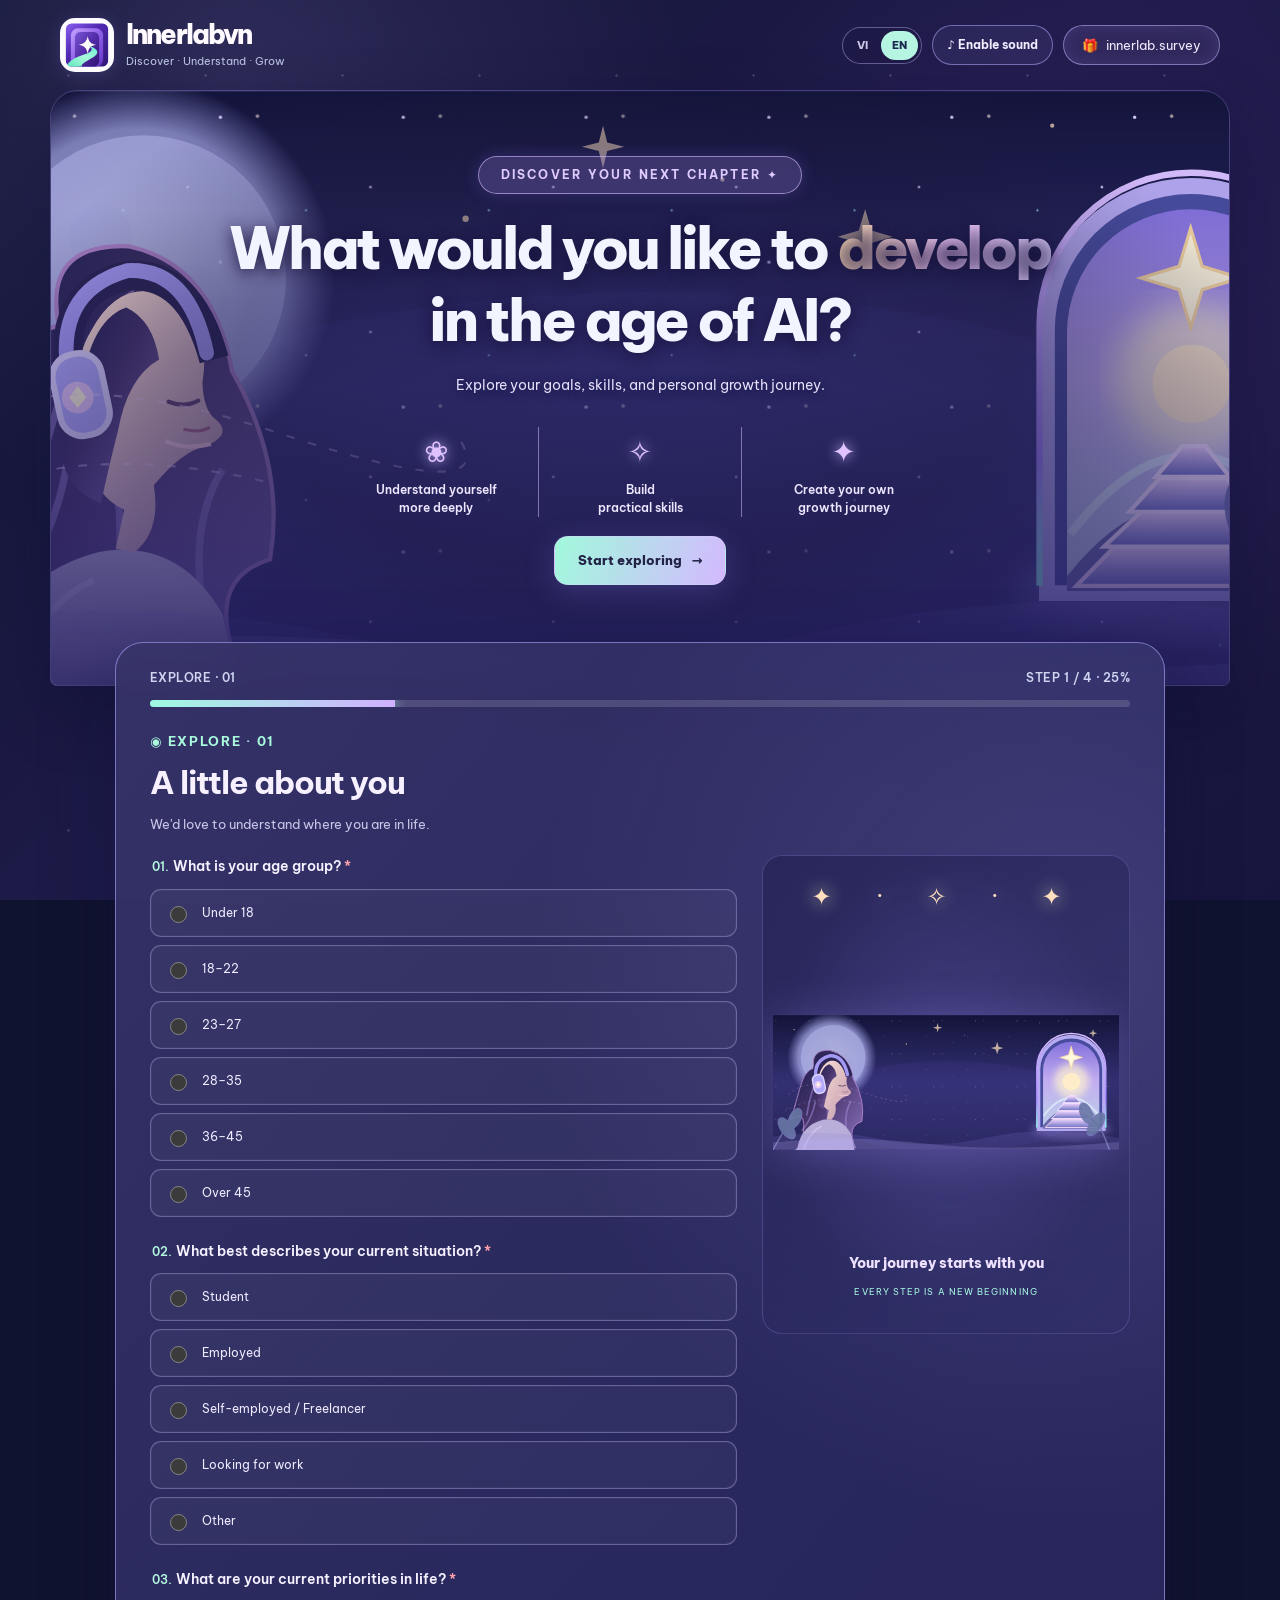
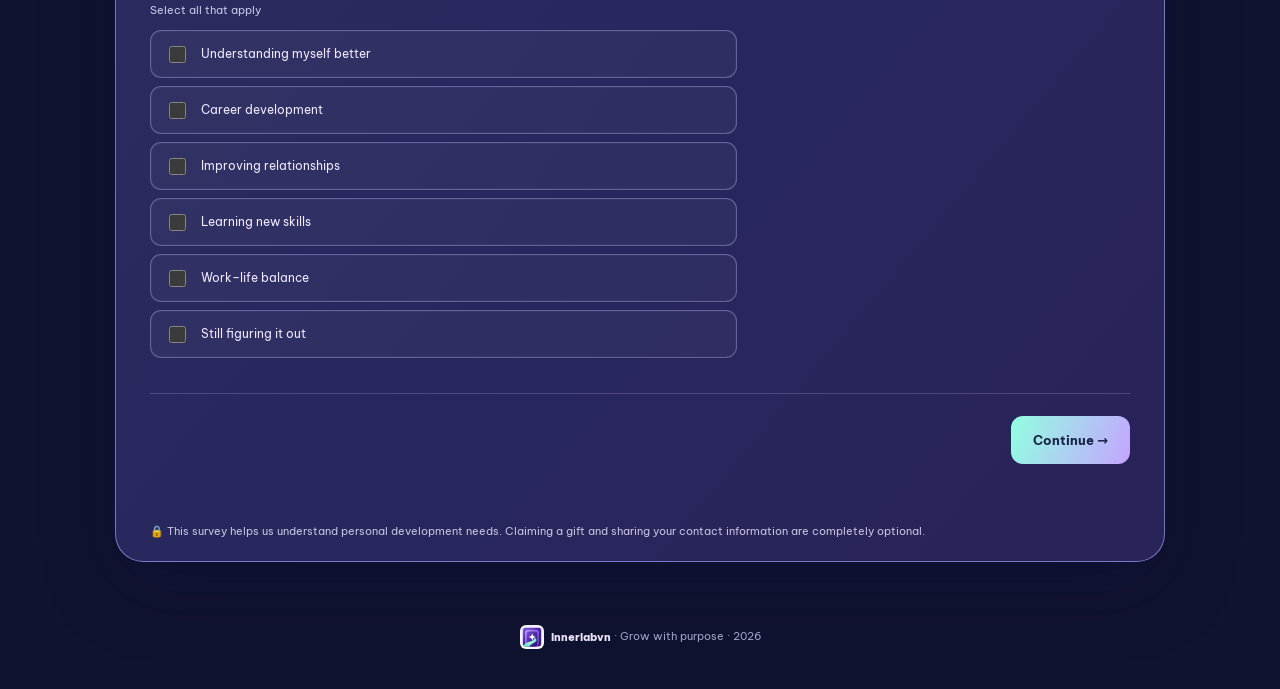
==== commit b7306974: "Improve mobile spacing for survey language and sound controls" ====
--- a/en.html
+++ b/en.html
@@ -60,6 +60,9 @@
 .lang-switch a{font-size:11px;line-height:1;text-decoration:none;padding:9px 11px;border-radius:999px;font-weight:800;color:#c9c7e5;transition:background .2s}
 .lang-switch a[aria-current=page]{background:#b6f5e2;color:#1b2850}.lang-switch a:focus-visible{outline:2px solid #b6f5e2;outline-offset:3px}
 @media(max-width:440px){.lang-switch a{padding:8px 7px;font-size:10px}.header-actions{gap:5px}}
+/* On small screens, keep sound accessible as an icon so the language switch fits. */
+@media(max-width:540px){.sound-toggle{display:inline-flex;align-items:center;justify-content:center;font-size:0!important;width:38px;min-width:38px;padding:5px!important}.sound-toggle::before{content:"♪";font-size:19px;line-height:1}.sound-toggle[aria-pressed="true"]::before{content:"♫"}}
+
 </style>
 </head>
 <body>
